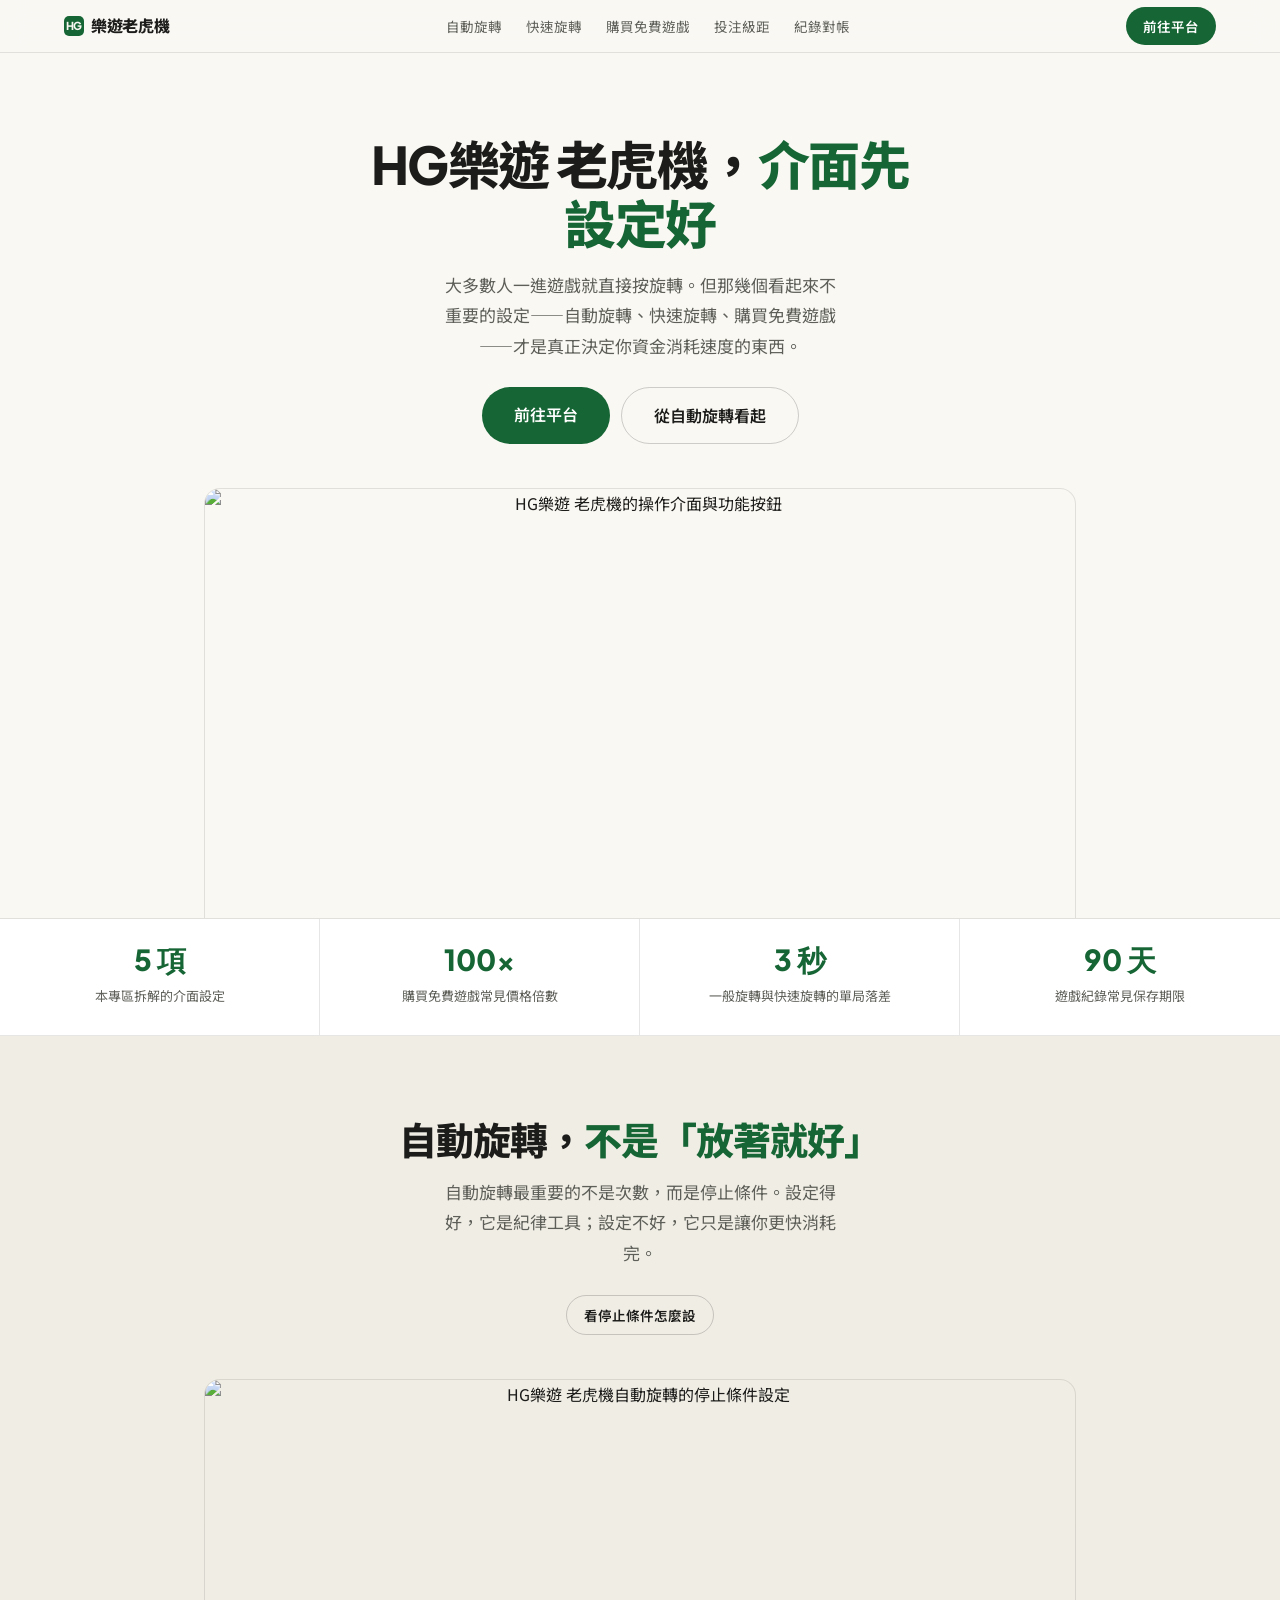
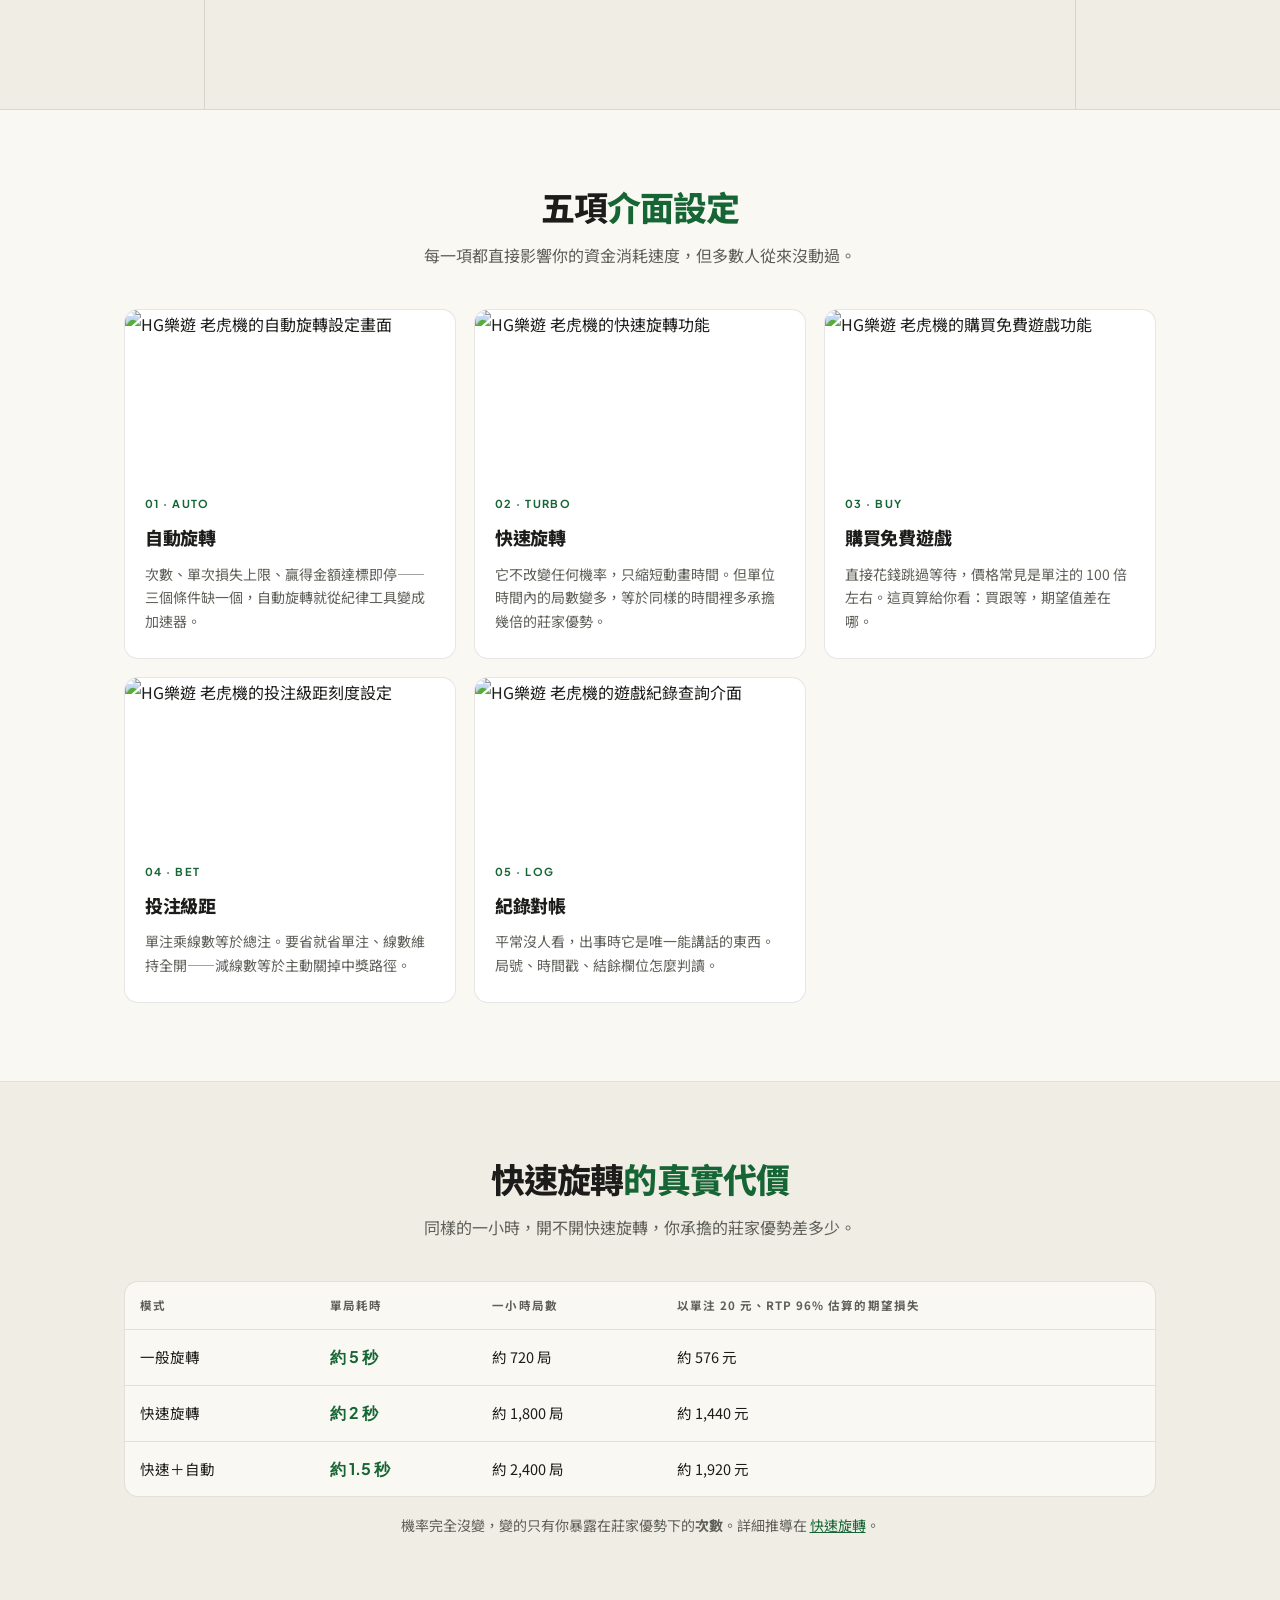
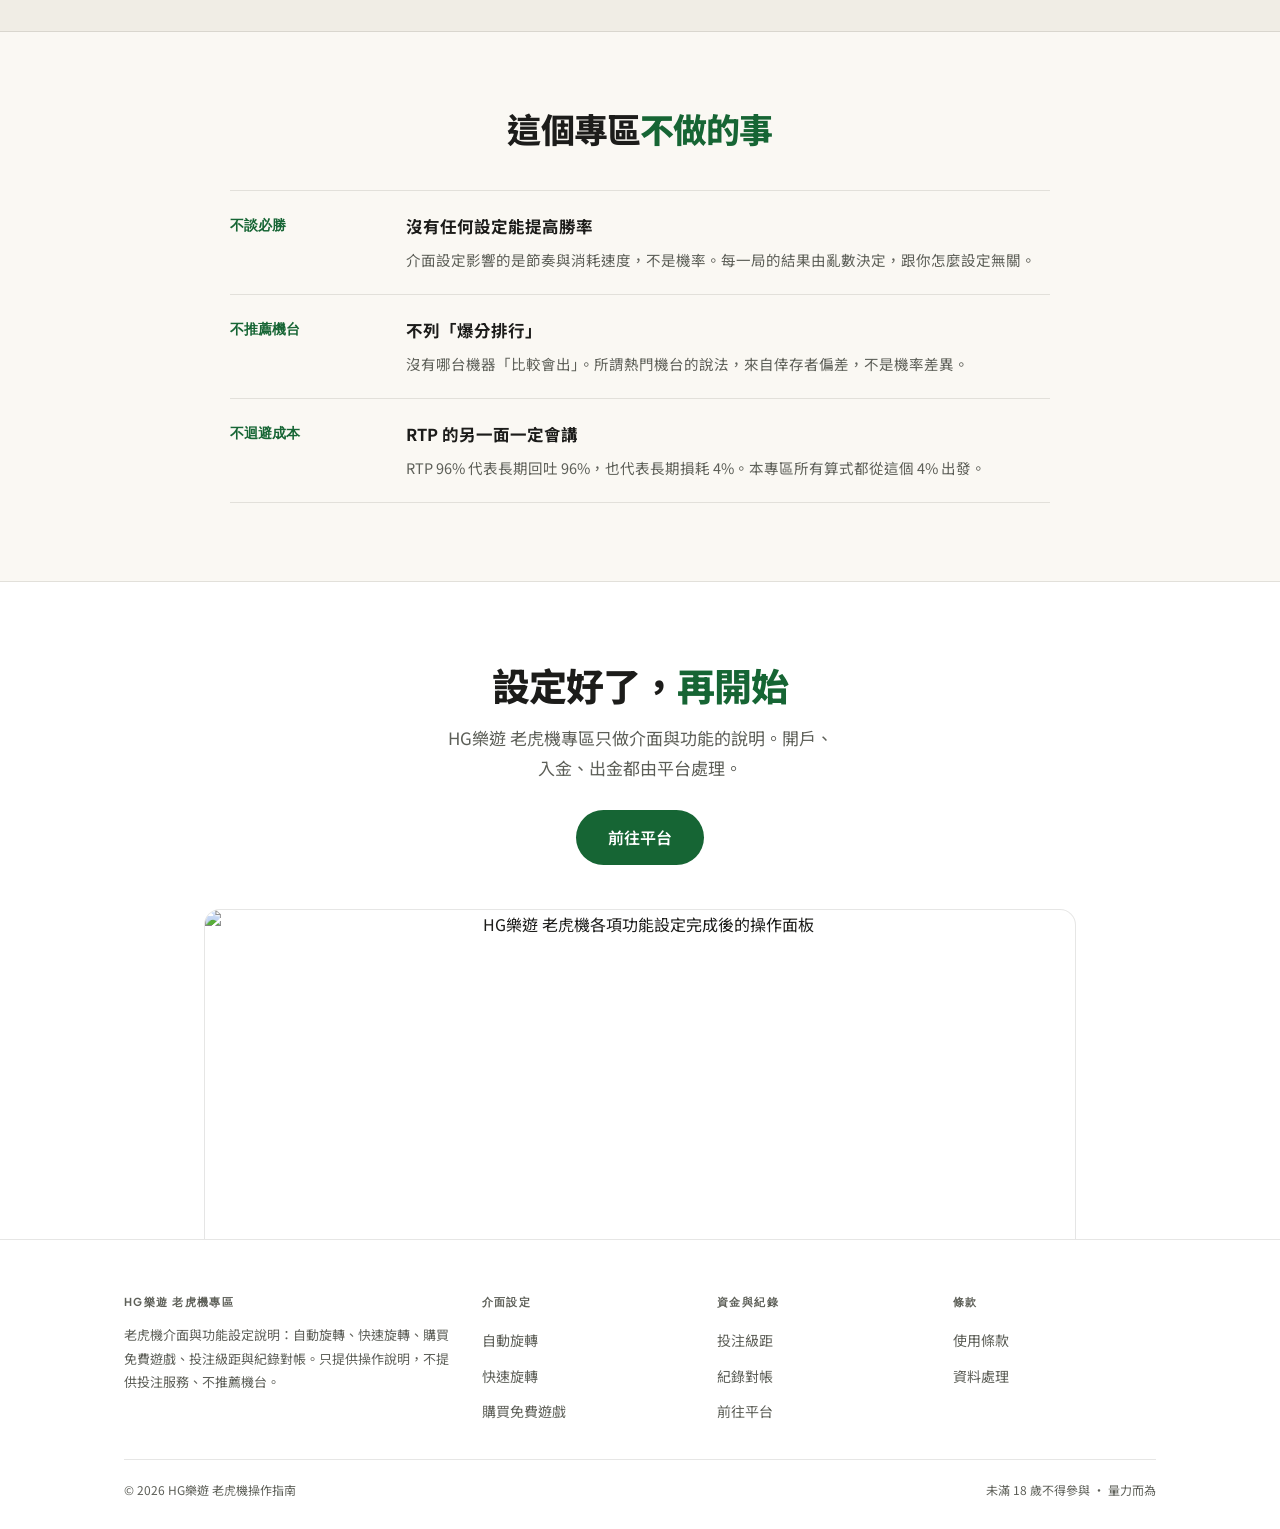
==== index.html @ b4f1e6f0 "add index.html" ====
<!DOCTYPE html>
<html lang="zh-TW">
<head>
<meta charset="UTF-8">
<meta name="viewport" content="width=device-width,initial-scale=1">
<title>HG樂遊 老虎機操作介面指南｜自動旋轉、購買免費遊戲設定</title>
<meta name="description" content="HG樂遊 老虎機的介面功能怎麼設：自動旋轉的停止條件、快速旋轉對消耗速度的影響、購買免費遊戲划不划算、投注級距與紀錄對帳。">
<link rel="canonical" href="https://hgleyo-slot.onrender.com/">
<link rel="preconnect" href="https://fonts.googleapis.com">
<link rel="preconnect" href="https://fonts.gstatic.com" crossorigin>
<link href="https://fonts.googleapis.com/css2?family=Plus+Jakarta+Sans:wght@700;800&family=Noto+Sans+TC:wght@400;500;700&display=swap" rel="stylesheet">
<link rel="stylesheet" href="dialset.css">
</head>
<body>

<header class="rail">
  <div class="rail-in">
    <a class="tagmark" href="/"><s>HG</s>樂遊老虎機</a>
    <nav class="railnav">
      <a href="/autospin/">自動旋轉</a>
      <a href="/turbo/">快速旋轉</a>
      <a href="/featurebuy/">購買免費遊戲</a>
      <a href="/betsize/">投注級距</a>
      <a href="/history/">紀錄對帳</a>
    </nav>
    <a class="pill" href="https://s.leyo.tw/r?p=fuFe9sA0GXmb">前往平台</a>
  </div>
</header>

<section class="deck">
  <div class="mid">
    <h1>HG樂遊 老虎機，<i>介面先設定好</i></h1>
    <p class="sub">大多數人一進遊戲就直接按旋轉。但那幾個看起來不重要的設定——自動旋轉、快速旋轉、購買免費遊戲——才是真正決定你資金消耗速度的東西。</p>
    <div class="acts">
      <a class="pill pill-xl" href="https://s.leyo.tw/r?p=fuFe9sA0GXmb">前往平台</a>
      <a class="pill pill-line pill-xl" href="/autospin/">從自動旋轉看起</a>
    </div>
  </div>
  <div class="deck-shot">
    <img src="https://images.pexels.com/photos/4921270/pexels-photo-4921270.jpeg?auto=compress&cs=tinysrgb&w=1400" alt="HG樂遊 老虎機的操作介面與功能按鈕">
  </div>
</section>

<div class="gauge">
  <div><b>5 項</b><span>本專區拆解的介面設定</span></div>
  <div><b>100×</b><span>購買免費遊戲常見價格倍數</span></div>
  <div><b>3 秒</b><span>一般旋轉與快速旋轉的單局落差</span></div>
  <div><b>90 天</b><span>遊戲紀錄常見保存期限</span></div>
</div>

<section class="deck deck-tint">
  <div class="mid">
    <h2>自動旋轉，<i>不是「放著就好」</i></h2>
    <p class="sub">自動旋轉最重要的不是次數，而是停止條件。設定得好，它是紀律工具；設定不好，它只是讓你更快消耗完。</p>
    <div class="acts">
      <a class="pill pill-line" href="/autospin/">看停止條件怎麼設</a>
    </div>
  </div>
  <div class="deck-shot deck-shot-sm">
    <img src="https://images.pexels.com/photos/9784245/pexels-photo-9784245.jpeg?auto=compress&cs=tinysrgb&w=1400" alt="HG樂遊 老虎機自動旋轉的停止條件設定">
  </div>
</section>

<section class="block">
  <div class="mid">
    <div class="block-head">
      <h2>五項<i>介面設定</i></h2>
      <p>每一項都直接影響你的資金消耗速度，但多數人從來沒動過。</p>
    </div>
    <div class="tiles">
      <a class="tile" href="/autospin/">
        <img src="https://images.pexels.com/photos/11337254/pexels-photo-11337254.jpeg?auto=compress&cs=tinysrgb&w=800" alt="HG樂遊 老虎機的自動旋轉設定畫面">
        <div class="tile-in">
          <div class="tile-k">01 · AUTO</div>
          <h3>自動旋轉</h3>
          <p>次數、單次損失上限、贏得金額達標即停——三個條件缺一個，自動旋轉就從紀律工具變成加速器。</p>
        </div>
      </a>
      <a class="tile" href="/turbo/">
        <img src="https://images.pexels.com/photos/4278336/pexels-photo-4278336.jpeg?auto=compress&cs=tinysrgb&w=800" alt="HG樂遊 老虎機的快速旋轉功能">
        <div class="tile-in">
          <div class="tile-k">02 · TURBO</div>
          <h3>快速旋轉</h3>
          <p>它不改變任何機率，只縮短動畫時間。但單位時間內的局數變多，等於同樣的時間裡多承擔幾倍的莊家優勢。</p>
        </div>
      </a>
      <a class="tile" href="/featurebuy/">
        <img src="https://images.pexels.com/photos/12326656/pexels-photo-12326656.jpeg?auto=compress&cs=tinysrgb&w=800" alt="HG樂遊 老虎機的購買免費遊戲功能">
        <div class="tile-in">
          <div class="tile-k">03 · BUY</div>
          <h3>購買免費遊戲</h3>
          <p>直接花錢跳過等待，價格常見是單注的 100 倍左右。這頁算給你看：買跟等，期望值差在哪。</p>
        </div>
      </a>
      <a class="tile" href="/betsize/">
        <img src="https://images.pexels.com/photos/8113533/pexels-photo-8113533.jpeg?auto=compress&cs=tinysrgb&w=800" alt="HG樂遊 老虎機的投注級距刻度設定">
        <div class="tile-in">
          <div class="tile-k">04 · BET</div>
          <h3>投注級距</h3>
          <p>單注乘線數等於總注。要省就省單注、線數維持全開——減線數等於主動關掉中獎路徑。</p>
        </div>
      </a>
      <a class="tile" href="/history/">
        <img src="https://images.pexels.com/photos/5710617/pexels-photo-5710617.jpeg?auto=compress&cs=tinysrgb&w=800" alt="HG樂遊 老虎機的遊戲紀錄查詢介面">
        <div class="tile-in">
          <div class="tile-k">05 · LOG</div>
          <h3>紀錄對帳</h3>
          <p>平常沒人看，出事時它是唯一能講話的東西。局號、時間戳、結餘欄位怎麼判讀。</p>
        </div>
      </a>
    </div>
  </div>
</section>

<section class="block block-tint">
  <div class="mid">
    <div class="block-head">
      <h2>快速旋轉<i>的真實代價</i></h2>
      <p>同樣的一小時，開不開快速旋轉，你承擔的莊家優勢差多少。</p>
    </div>
    <div class="grid-wrap">
      <table class="gtab">
        <thead><tr><th>模式</th><th>單局耗時</th><th>一小時局數</th><th>以單注 20 元、RTP 96% 估算的期望損失</th></tr></thead>
        <tbody>
          <tr><td>一般旋轉</td><td><b>約 5 秒</b></td><td>約 720 局</td><td>約 576 元</td></tr>
          <tr><td>快速旋轉</td><td><b>約 2 秒</b></td><td>約 1,800 局</td><td>約 1,440 元</td></tr>
          <tr><td>快速＋自動</td><td><b>約 1.5 秒</b></td><td>約 2,400 局</td><td>約 1,920 元</td></tr>
        </tbody>
      </table>
    </div>
    <p style="color:var(--slate);font-size:14px;margin-top:16px;text-align:center">機率完全沒變，變的只有你暴露在莊家優勢下的<strong>次數</strong>。詳細推導在 <a href="/turbo/" style="color:var(--forest)">快速旋轉</a>。</p>
  </div>
</section>

<section class="block">
  <div class="mid">
    <div class="block-head">
      <h2>這個專區<i>不做的事</i></h2>
    </div>
    <div class="notes">
      <div class="note"><b>不談必勝</b><div><h4>沒有任何設定能提高勝率</h4><p>介面設定影響的是節奏與消耗速度，不是機率。每一局的結果由亂數決定，跟你怎麼設定無關。</p></div></div>
      <div class="note"><b>不推薦機台</b><div><h4>不列「爆分排行」</h4><p>沒有哪台機器「比較會出」。所謂熱門機台的說法，來自倖存者偏差，不是機率差異。</p></div></div>
      <div class="note"><b>不迴避成本</b><div><h4>RTP 的另一面一定會講</h4><p>RTP 96% 代表長期回吐 96%，也代表長期損耗 4%。本專區所有算式都從這個 4% 出發。</p></div></div>
    </div>
  </div>
</section>

<section class="deck deck-white">
  <div class="mid">
    <h2>設定好了，<i>再開始</i></h2>
    <p class="sub">HG樂遊 老虎機專區只做介面與功能的說明。開戶、入金、出金都由平台處理。</p>
    <div class="acts">
      <a class="pill pill-xl" href="https://s.leyo.tw/r?p=fuFe9sA0GXmb">前往平台</a>
    </div>
  </div>
  <div class="deck-shot deck-shot-sm">
    <img src="https://images.pexels.com/photos/8114301/pexels-photo-8114301.jpeg?auto=compress&cs=tinysrgb&w=1400" alt="HG樂遊 老虎機各項功能設定完成後的操作面板">
  </div>
</section>

<footer class="tailfoot">
  <div class="mid">
    <div class="tf-row">
      <div>
        <h5>HG樂遊 老虎機專區</h5>
        <p class="tf-note">老虎機介面與功能設定說明：自動旋轉、快速旋轉、購買免費遊戲、投注級距與紀錄對帳。只提供操作說明，不提供投注服務、不推薦機台。</p>
      </div>
      <div>
        <h5>介面設定</h5>
        <a href="/autospin/">自動旋轉</a>
        <a href="/turbo/">快速旋轉</a>
        <a href="/featurebuy/">購買免費遊戲</a>
      </div>
      <div>
        <h5>資金與紀錄</h5>
        <a href="/betsize/">投注級距</a>
        <a href="/history/">紀錄對帳</a>
        <a href="https://s.leyo.tw/r?p=fuFe9sA0GXmb">前往平台</a>
      </div>
      <div>
        <h5>條款</h5>
        <a href="/useagree/">使用條款</a>
        <a href="/dataguide/">資料處理</a>
      </div>
    </div>
    <div class="tf-end">
      <span>© 2026 HG樂遊 老虎機操作指南</span>
      <span>未滿 18 歲不得參與 · 量力而為</span>
    </div>
  </div>
</footer>

</body>
</html>
---- dialset.css ----
/* dialset.css — HG樂遊 老虎機操作介面指南 */

:root{
  --ivory:#faf8f3;
  --ivory-2:#ffffff;
  --ivory-3:#f0ede5;
  --forest:#166534;
  --forest-hi:#15803d;
  --forest-dim:#0f4525;
  --graphite:#1c1c1a;
  --slate:#5d5f58;
  --hair:rgba(28,28,26,.11);
  --hair-2:rgba(28,28,26,.2);
  --span:1080px;
}

*{box-sizing:border-box}
html{scroll-behavior:smooth}
body{
  margin:0;background:var(--ivory);color:var(--graphite);
  font-family:"Noto Sans TC","PingFang TC","Microsoft JhengHei",system-ui,sans-serif;
  font-size:16px;line-height:1.8;-webkit-font-smoothing:antialiased;
}
img{max-width:100%;display:block}
a{color:inherit}
.mid{max-width:var(--span);margin:0 auto;padding:0 24px}

/* ── 頂欄：小標記＋置中導覽 ─────────────── */
.rail{position:sticky;top:0;z-index:80;background:rgba(250,248,243,.92);backdrop-filter:blur(12px);border-bottom:1px solid var(--hair)}
.rail-in{max-width:1200px;margin:0 auto;padding:0 24px;height:52px;display:flex;align-items:center;gap:18px}
.tagmark{
  display:flex;align-items:center;gap:7px;text-decoration:none;flex-shrink:0;
  font-family:"Plus Jakarta Sans","Noto Sans TC",system-ui,sans-serif;
  font-weight:800;font-size:16px;letter-spacing:-.02em;
}
.tagmark s{
  text-decoration:none;width:20px;height:20px;border-radius:5px;
  background:var(--forest);color:var(--ivory);
  display:grid;place-items:center;font-size:11px;font-weight:800;
}
.railnav{display:flex;gap:24px;flex:1;justify-content:center}
.railnav a{text-decoration:none;color:var(--slate);font-size:13.5px}
.railnav a:hover{color:var(--forest)}
.pill{
  display:inline-block;text-decoration:none;border-radius:999px;
  font-size:13.5px;font-weight:600;padding:7px 17px;
  background:var(--forest);color:var(--ivory-2);transition:background .14s ease;
}
.pill:hover{background:var(--forest-hi)}
.pill-line{background:transparent;color:var(--graphite);border:1px solid var(--hair-2)}
.pill-line:hover{background:var(--ivory-3)}
.pill-xl{padding:13px 32px;font-size:16px}

/* ── 堆疊區段：置中標題／副標／按鈕／大圖 ── */
.deck{padding:82px 0 0;text-align:center;border-bottom:1px solid var(--hair)}
.deck-tint{background:var(--ivory-3)}
.deck-white{background:var(--ivory-2)}
.deck h1{
  font-family:"Plus Jakarta Sans","Noto Sans TC",system-ui,sans-serif;
  font-weight:800;font-size:clamp(30px,4.4vw,52px);line-height:1.14;
  letter-spacing:-.03em;margin:0 auto 16px;max-width:16ch;
}
.deck h2{
  font-family:"Plus Jakarta Sans","Noto Sans TC",system-ui,sans-serif;
  font-weight:800;font-size:clamp(25px,3.3vw,38px);line-height:1.18;
  letter-spacing:-.025em;margin:0 auto 14px;max-width:18ch;
}
.deck h1 i,.deck h2 i{font-style:normal;color:var(--forest)}
.deck .sub{color:var(--slate);font-size:17px;max-width:44ch;margin:0 auto 26px}
.deck .acts{display:flex;gap:11px;justify-content:center;flex-wrap:wrap;margin-bottom:44px}
.deck-shot{max-width:920px;margin:0 auto;padding:0 24px}
.deck-shot img{width:100%;height:430px;object-fit:cover;border-radius:16px 16px 0 0;border:1px solid var(--hair);border-bottom:0}
.deck-shot-sm img{height:330px}

/* ── 數據橫列 ─────────────────────────────── */
.gauge{display:grid;grid-template-columns:repeat(4,1fr);border-bottom:1px solid var(--hair);background:var(--ivory-2)}
.gauge div{padding:26px 20px;text-align:center;border-right:1px solid var(--hair)}
.gauge div:last-child{border-right:0}
.gauge b{display:block;font-family:"Plus Jakarta Sans",system-ui,sans-serif;font-size:29px;line-height:1;color:var(--forest);margin-bottom:6px;font-weight:800}
.gauge span{font-size:13px;color:var(--slate)}

/* ── 一般內容區 ───────────────────────────── */
.block{padding:78px 0;border-bottom:1px solid var(--hair)}
.block-tint{background:var(--ivory-3)}
.block-head{max-width:620px;margin:0 auto 40px;text-align:center}
.block-head h2{
  font-family:"Plus Jakarta Sans","Noto Sans TC",system-ui,sans-serif;
  font-weight:800;font-size:clamp(24px,3vw,34px);letter-spacing:-.025em;line-height:1.2;margin:0 0 12px;
}
.block-head h2 i{font-style:normal;color:var(--forest)}
.block-head p{margin:0;color:var(--slate);font-size:16px}

.tiles{display:grid;grid-template-columns:repeat(3,1fr);gap:18px}
.tile{
  background:var(--ivory-2);border:1px solid var(--hair);border-radius:14px;
  overflow:hidden;text-decoration:none;display:flex;flex-direction:column;
  transition:border-color .15s ease,transform .15s ease;
}
.block-tint .tile{background:var(--ivory)}
.tile:hover{border-color:var(--forest);transform:translateY(-3px)}
.tile img{width:100%;height:164px;object-fit:cover}
.tile-in{padding:20px 20px 24px;flex:1}
.tile-k{font-family:"Plus Jakarta Sans",system-ui,sans-serif;font-size:11px;letter-spacing:.13em;color:var(--forest);margin-bottom:8px;font-weight:700}
.tile h3{font-size:18px;margin:0 0 8px;font-family:"Plus Jakarta Sans","Noto Sans TC",system-ui,sans-serif;font-weight:800;letter-spacing:-.015em}
.tile p{margin:0;font-size:14px;color:var(--slate);line-height:1.7}

/* 對照表 */
.grid-wrap{overflow-x:auto;border:1px solid var(--hair);border-radius:14px;background:var(--ivory-2)}
.block-tint .grid-wrap{background:var(--ivory)}
.gtab{width:100%;border-collapse:collapse;font-size:14.5px}
.gtab th,.gtab td{padding:13px 15px;text-align:left;border-bottom:1px solid var(--hair)}
.gtab th{font-size:11.5px;letter-spacing:.09em;color:var(--slate);font-weight:700}
.gtab td b{font-family:"Plus Jakarta Sans",system-ui,sans-serif;color:var(--forest);font-size:16px}
.gtab tr:last-child td{border-bottom:0}

/* 條列 */
.notes{border-top:1px solid var(--hair);max-width:820px;margin:0 auto}
.note{display:grid;grid-template-columns:150px 1fr;gap:26px;padding:21px 0;border-bottom:1px solid var(--hair)}
.note b{font-family:"Plus Jakarta Sans",system-ui,sans-serif;font-size:14px;color:var(--forest);font-weight:800}
.note h4{margin:0 0 5px;font-size:16.5px}
.note p{margin:0;font-size:14.5px;color:var(--slate)}

/* 頁腳 */
.tailfoot{padding:52px 0 28px;background:var(--ivory-2)}
.tf-row{display:grid;grid-template-columns:1.6fr 1fr 1fr 1fr;gap:32px;margin-bottom:30px}
.tailfoot h5{font-family:"Plus Jakarta Sans",system-ui,sans-serif;font-size:11px;letter-spacing:.13em;color:var(--slate);margin:0 0 12px;font-weight:700}
.tailfoot a{display:block;text-decoration:none;color:var(--slate);font-size:14px;padding:5px 0}
.tailfoot a:hover{color:var(--forest)}
.tf-note{color:var(--slate);font-size:13px;line-height:1.8;margin:0}
.tf-end{border-top:1px solid var(--hair);padding-top:19px;display:flex;justify-content:space-between;gap:14px;flex-wrap:wrap;font-size:12px;color:var(--slate)}

/* 內頁正文 */
.prose{max-width:760px;margin:0 auto}
.prose h2{
  font-family:"Plus Jakarta Sans","Noto Sans TC",system-ui,sans-serif;
  font-weight:800;font-size:24px;margin:40px 0 13px;letter-spacing:-.025em;
}
.prose h2:first-child{margin-top:0}
.prose h3{font-size:17px;margin:26px 0 9px;color:var(--forest)}
.prose p{margin:0 0 16px;color:var(--slate)}
.prose ul{margin:0 0 18px;padding-left:20px;color:var(--slate)}
.prose li{margin-bottom:8px}
.prose strong{color:var(--graphite)}
.shot{margin:28px 0}
.shot img{width:100%;height:300px;object-fit:cover;border-radius:13px;border:1px solid var(--hair)}
.shot figcaption{font-size:12.5px;color:var(--slate);padding-top:9px;text-align:center}

@media(max-width:940px){
  .tiles{grid-template-columns:repeat(2,1fr)}
  .gauge{grid-template-columns:repeat(2,1fr)}
  .gauge div:nth-child(2){border-right:0}
  .gauge div:nth-child(1),.gauge div:nth-child(2){border-bottom:1px solid var(--hair)}
  .tf-row{grid-template-columns:1fr 1fr}
  .railnav{display:none}
  .deck-shot img{height:300px}
}
@media(max-width:580px){
  .tiles{grid-template-columns:1fr}
  .gauge{grid-template-columns:1fr}
  .gauge div{border-right:0;border-bottom:1px solid var(--hair)}
  .tf-row{grid-template-columns:1fr}
  .note{grid-template-columns:1fr;gap:5px}
  .deck{padding-top:56px}
  .pill-line{display:none}
}
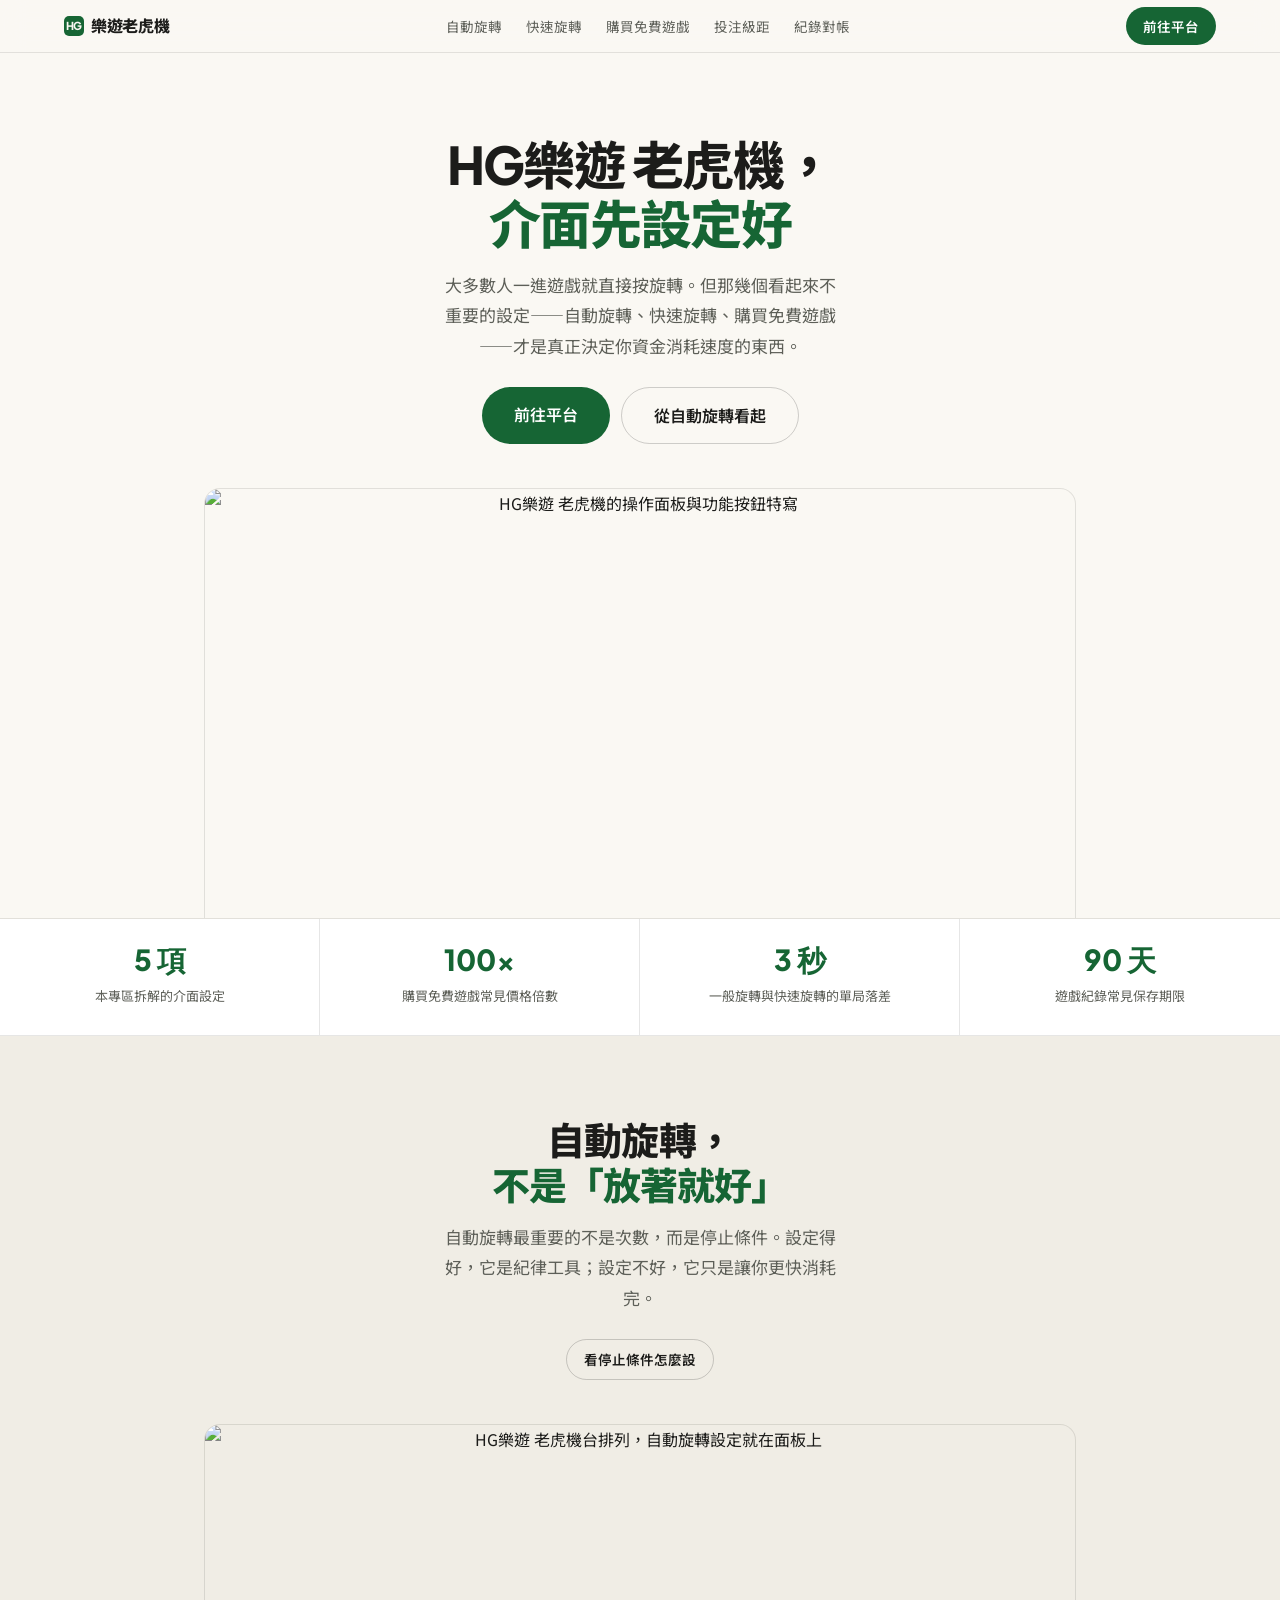
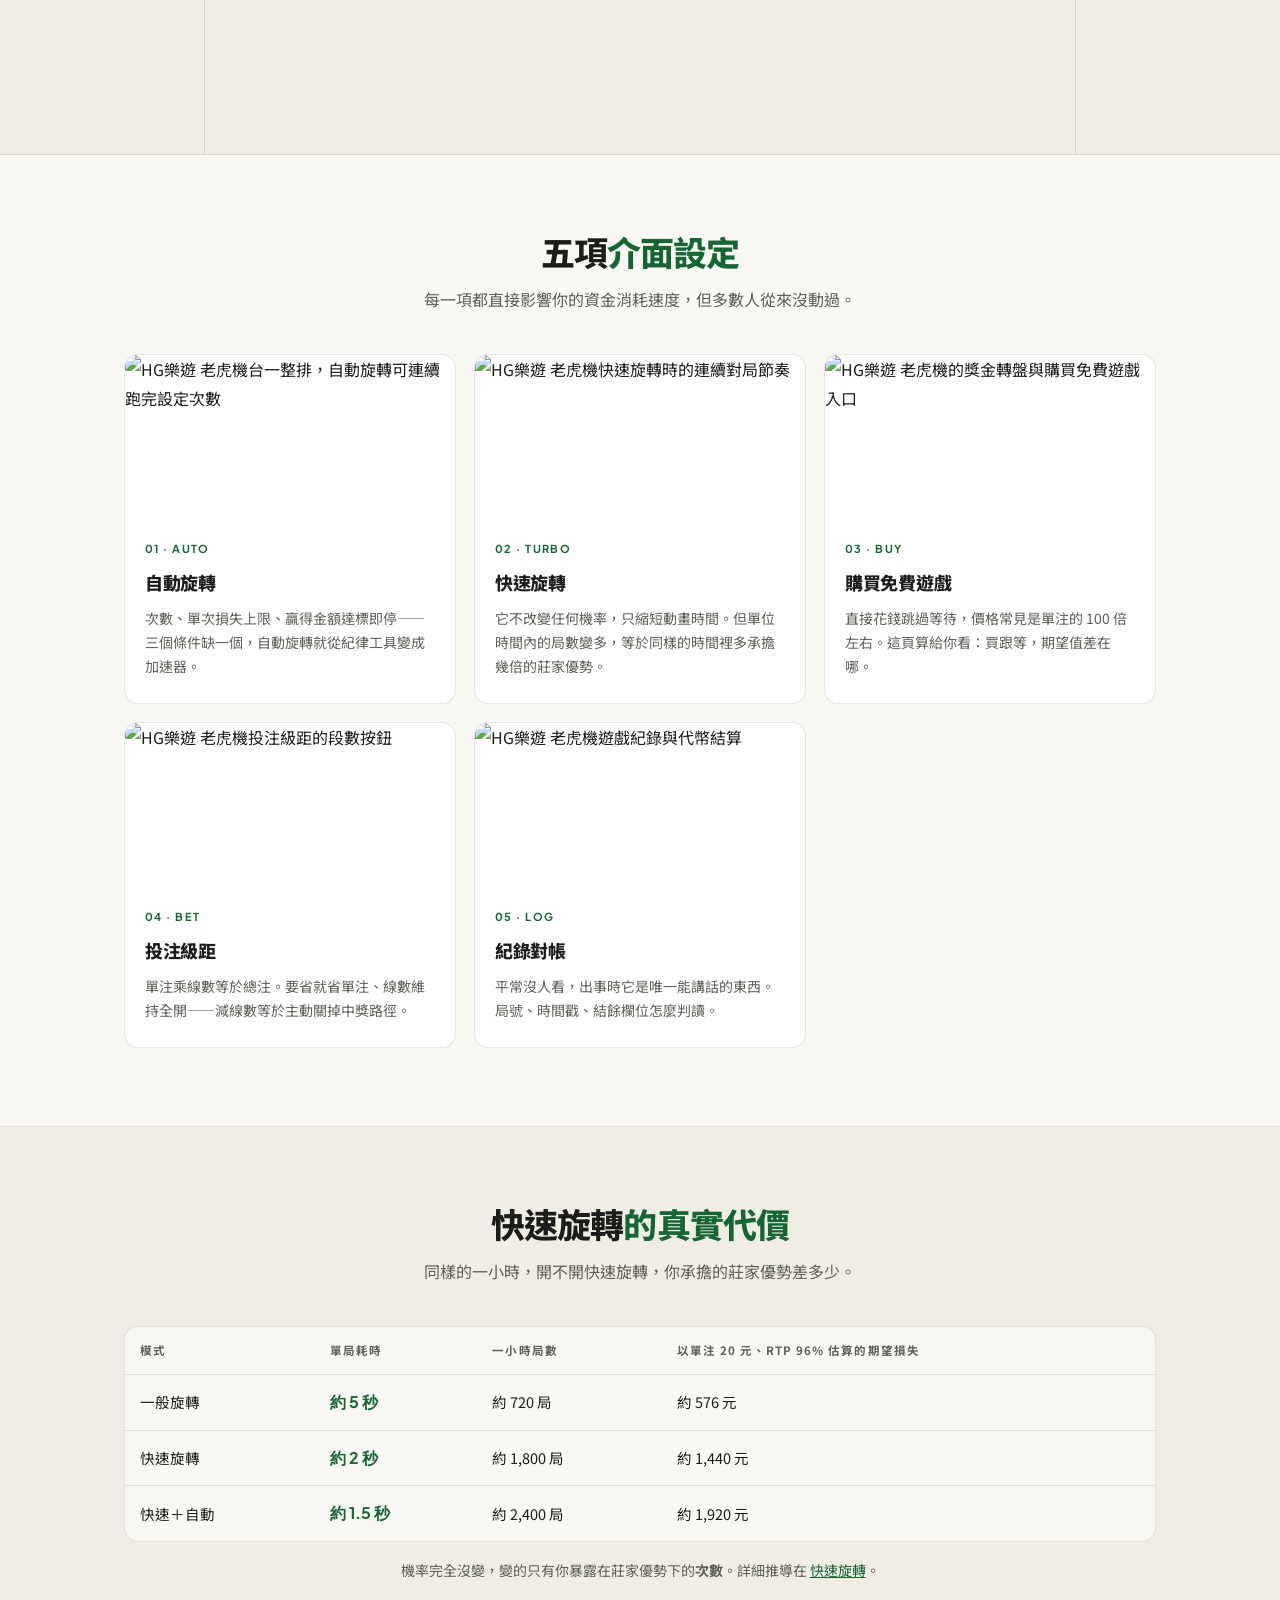
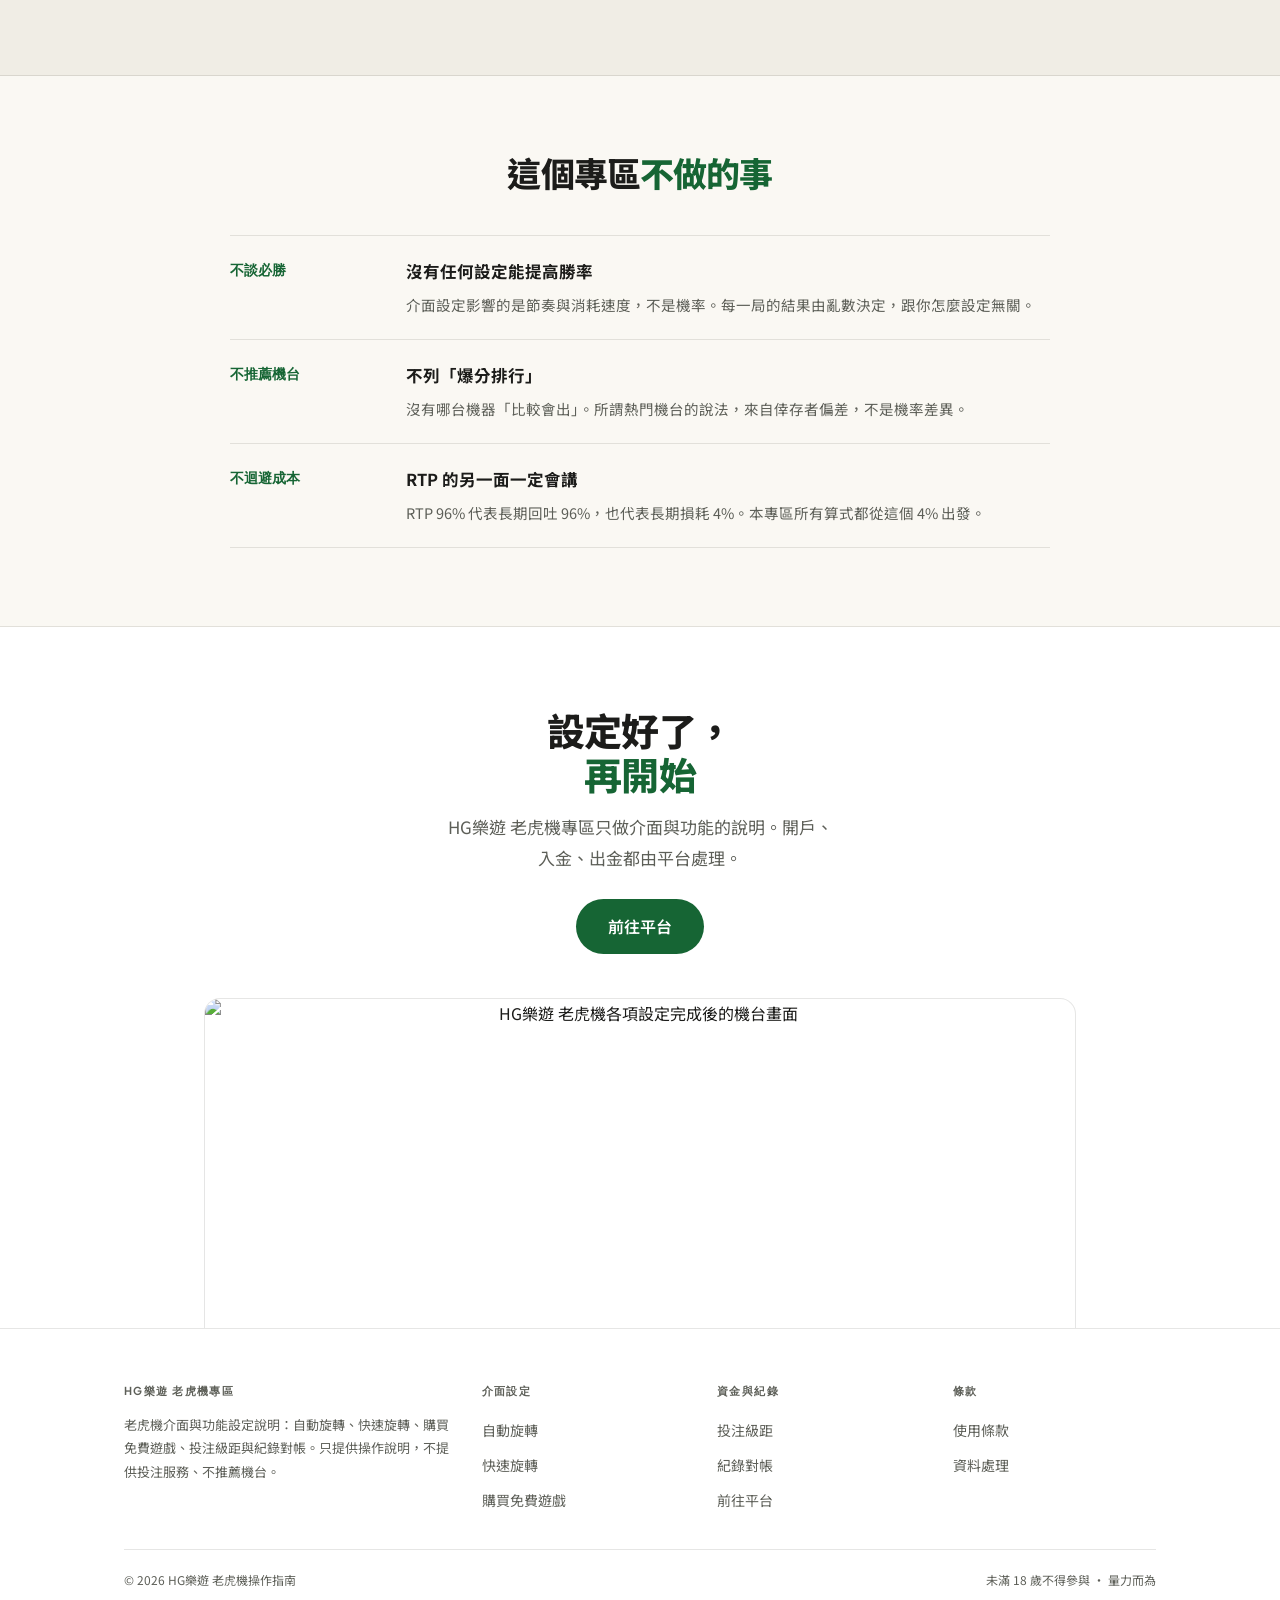
==== commit d04dad8d: "fix: 中文標題斷行改語意邊界；13張圖全數換成老虎機主題" ====
--- a/index.html
+++ b/index.html
@@ -37,7 +37,7 @@
     </div>
   </div>
   <div class="deck-shot">
-    <img src="https://images.pexels.com/photos/4921270/pexels-photo-4921270.jpeg?auto=compress&cs=tinysrgb&w=1400" alt="HG樂遊 老虎機的操作介面與功能按鈕">
+    <img src="https://images.pexels.com/photos/7594263/pexels-photo-7594263.jpeg?auto=compress&cs=tinysrgb&w=1400" alt="HG樂遊 老虎機的操作面板與功能按鈕特寫">
   </div>
 </section>
 
@@ -57,7 +57,7 @@
     </div>
   </div>
   <div class="deck-shot deck-shot-sm">
-    <img src="https://images.pexels.com/photos/9784245/pexels-photo-9784245.jpeg?auto=compress&cs=tinysrgb&w=1400" alt="HG樂遊 老虎機自動旋轉的停止條件設定">
+    <img src="https://images.pexels.com/photos/29790831/pexels-photo-29790831.jpeg?auto=compress&cs=tinysrgb&w=1400" alt="HG樂遊 老虎機台排列，自動旋轉設定就在面板上">
   </div>
 </section>
 
@@ -69,7 +69,7 @@
     </div>
     <div class="tiles">
       <a class="tile" href="/autospin/">
-        <img src="https://images.pexels.com/photos/11337254/pexels-photo-11337254.jpeg?auto=compress&cs=tinysrgb&w=800" alt="HG樂遊 老虎機的自動旋轉設定畫面">
+        <img src="https://images.pexels.com/photos/31379653/pexels-photo-31379653.jpeg?auto=compress&cs=tinysrgb&w=800" alt="HG樂遊 老虎機台一整排，自動旋轉可連續跑完設定次數">
         <div class="tile-in">
           <div class="tile-k">01 · AUTO</div>
           <h3>自動旋轉</h3>
@@ -77,7 +77,7 @@
         </div>
       </a>
       <a class="tile" href="/turbo/">
-        <img src="https://images.pexels.com/photos/4278336/pexels-photo-4278336.jpeg?auto=compress&cs=tinysrgb&w=800" alt="HG樂遊 老虎機的快速旋轉功能">
+        <img src="https://images.pexels.com/photos/27977516/pexels-photo-27977516.jpeg?auto=compress&cs=tinysrgb&w=800" alt="HG樂遊 老虎機快速旋轉時的連續對局節奏">
         <div class="tile-in">
           <div class="tile-k">02 · TURBO</div>
           <h3>快速旋轉</h3>
@@ -85,7 +85,7 @@
         </div>
       </a>
       <a class="tile" href="/featurebuy/">
-        <img src="https://images.pexels.com/photos/12326656/pexels-photo-12326656.jpeg?auto=compress&cs=tinysrgb&w=800" alt="HG樂遊 老虎機的購買免費遊戲功能">
+        <img src="https://images.pexels.com/photos/36567851/pexels-photo-36567851.jpeg?auto=compress&cs=tinysrgb&w=800" alt="HG樂遊 老虎機的獎金轉盤與購買免費遊戲入口">
         <div class="tile-in">
           <div class="tile-k">03 · BUY</div>
           <h3>購買免費遊戲</h3>
@@ -93,7 +93,7 @@
         </div>
       </a>
       <a class="tile" href="/betsize/">
-        <img src="https://images.pexels.com/photos/8113533/pexels-photo-8113533.jpeg?auto=compress&cs=tinysrgb&w=800" alt="HG樂遊 老虎機的投注級距刻度設定">
+        <img src="https://images.pexels.com/photos/4835435/pexels-photo-4835435.jpeg?auto=compress&cs=tinysrgb&w=800" alt="HG樂遊 老虎機投注級距的段數按鈕">
         <div class="tile-in">
           <div class="tile-k">04 · BET</div>
           <h3>投注級距</h3>
@@ -101,7 +101,7 @@
         </div>
       </a>
       <a class="tile" href="/history/">
-        <img src="https://images.pexels.com/photos/5710617/pexels-photo-5710617.jpeg?auto=compress&cs=tinysrgb&w=800" alt="HG樂遊 老虎機的遊戲紀錄查詢介面">
+        <img src="https://images.pexels.com/photos/14481225/pexels-photo-14481225.jpeg?auto=compress&cs=tinysrgb&w=800" alt="HG樂遊 老虎機遊戲紀錄與代幣結算">
         <div class="tile-in">
           <div class="tile-k">05 · LOG</div>
           <h3>紀錄對帳</h3>
@@ -154,7 +154,7 @@
     </div>
   </div>
   <div class="deck-shot deck-shot-sm">
-    <img src="https://images.pexels.com/photos/8114301/pexels-photo-8114301.jpeg?auto=compress&cs=tinysrgb&w=1400" alt="HG樂遊 老虎機各項功能設定完成後的操作面板">
+    <img src="https://images.pexels.com/photos/29825624/pexels-photo-29825624.jpeg?auto=compress&cs=tinysrgb&w=1400" alt="HG樂遊 老虎機各項設定完成後的機台畫面">
   </div>
 </section>
 
--- a/dialset.css
+++ b/dialset.css
@@ -58,14 +58,15 @@
 .deck h1{
   font-family:"Plus Jakarta Sans","Noto Sans TC",system-ui,sans-serif;
   font-weight:800;font-size:clamp(30px,4.4vw,52px);line-height:1.14;
-  letter-spacing:-.03em;margin:0 auto 16px;max-width:16ch;
+  letter-spacing:-.03em;margin:0 auto 16px;max-width:min(760px,100%);
 }
 .deck h2{
   font-family:"Plus Jakarta Sans","Noto Sans TC",system-ui,sans-serif;
   font-weight:800;font-size:clamp(25px,3.3vw,38px);line-height:1.18;
-  letter-spacing:-.025em;margin:0 auto 14px;max-width:18ch;
+  letter-spacing:-.025em;margin:0 auto 14px;max-width:min(620px,100%);
 }
-.deck h1 i,.deck h2 i{font-style:normal;color:var(--forest)}
+/* 後半意群獨立成行：斷點固定落在語意邊界，避免中文標題被切出孤字 */
+.deck h1 i,.deck h2 i{font-style:normal;color:var(--forest);display:block}
 .deck .sub{color:var(--slate);font-size:17px;max-width:44ch;margin:0 auto 26px}
 .deck .acts{display:flex;gap:11px;justify-content:center;flex-wrap:wrap;margin-bottom:44px}
 .deck-shot{max-width:920px;margin:0 auto;padding:0 24px}
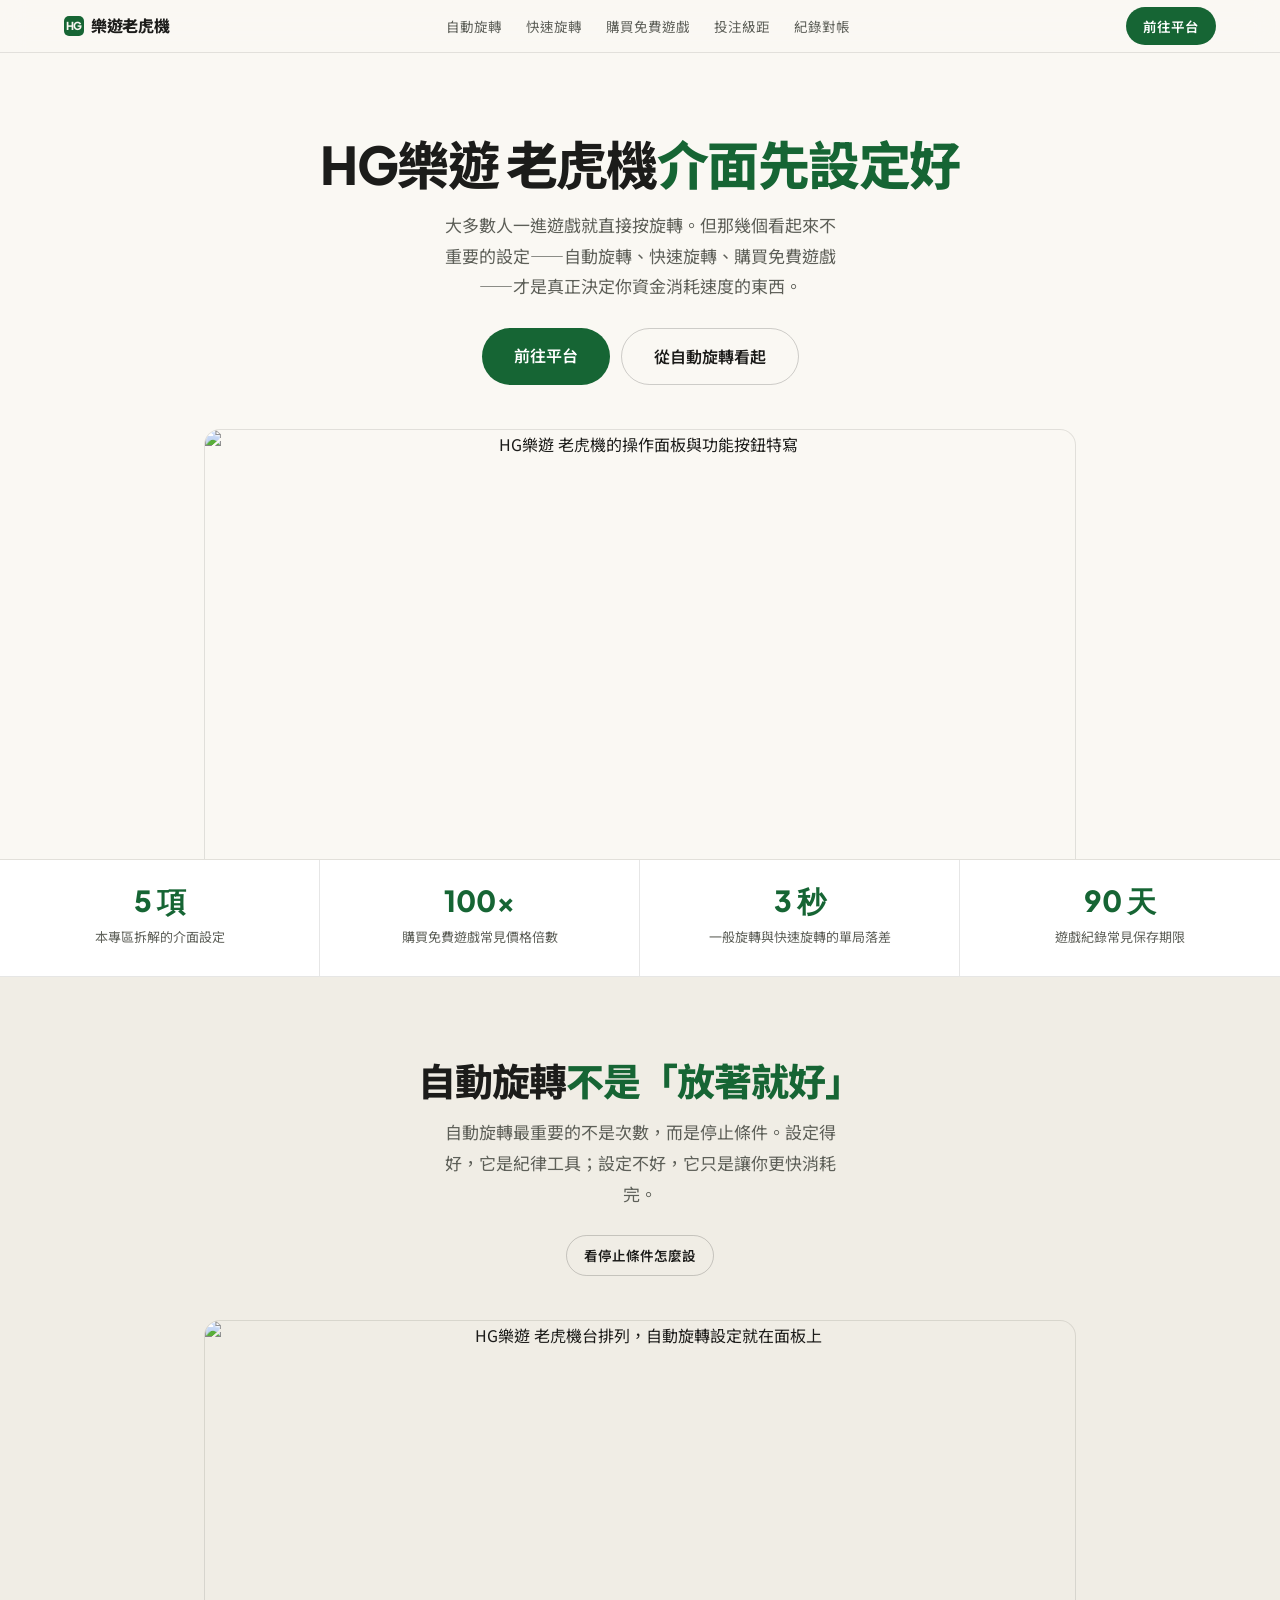
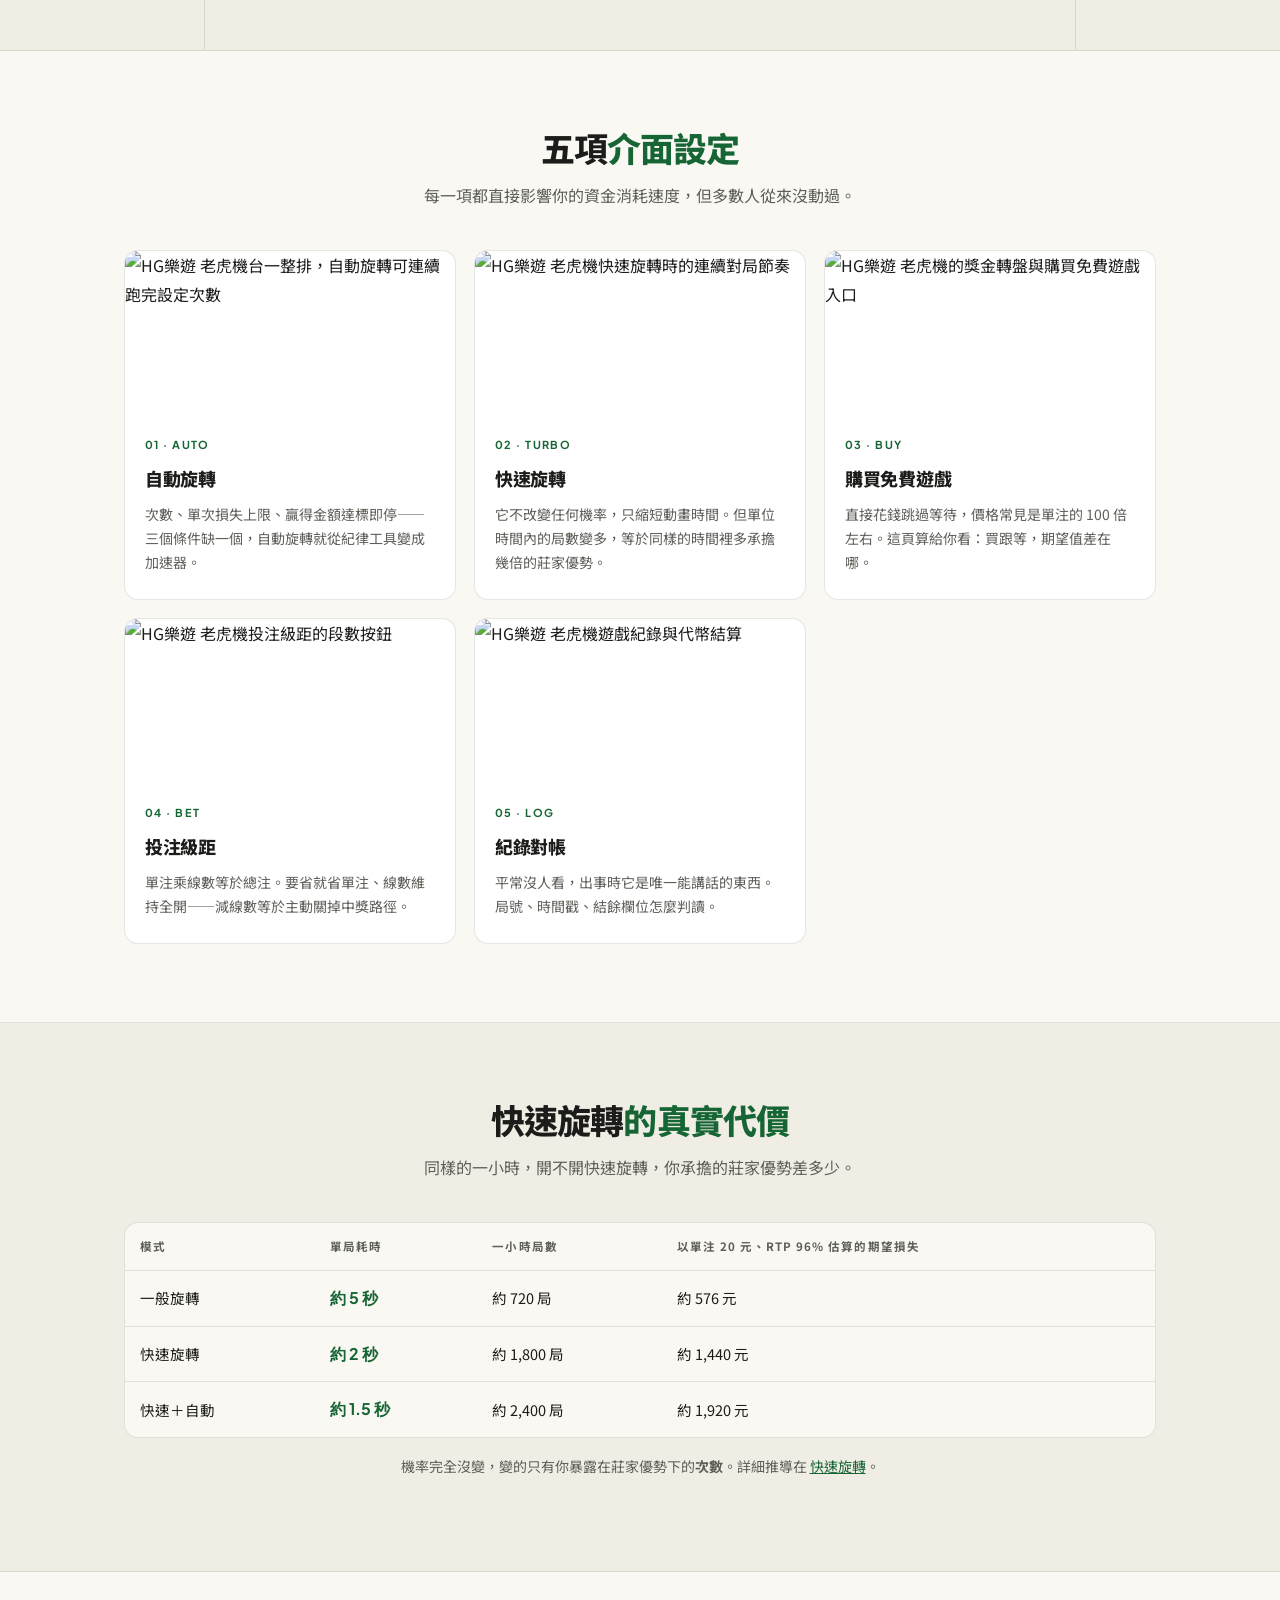
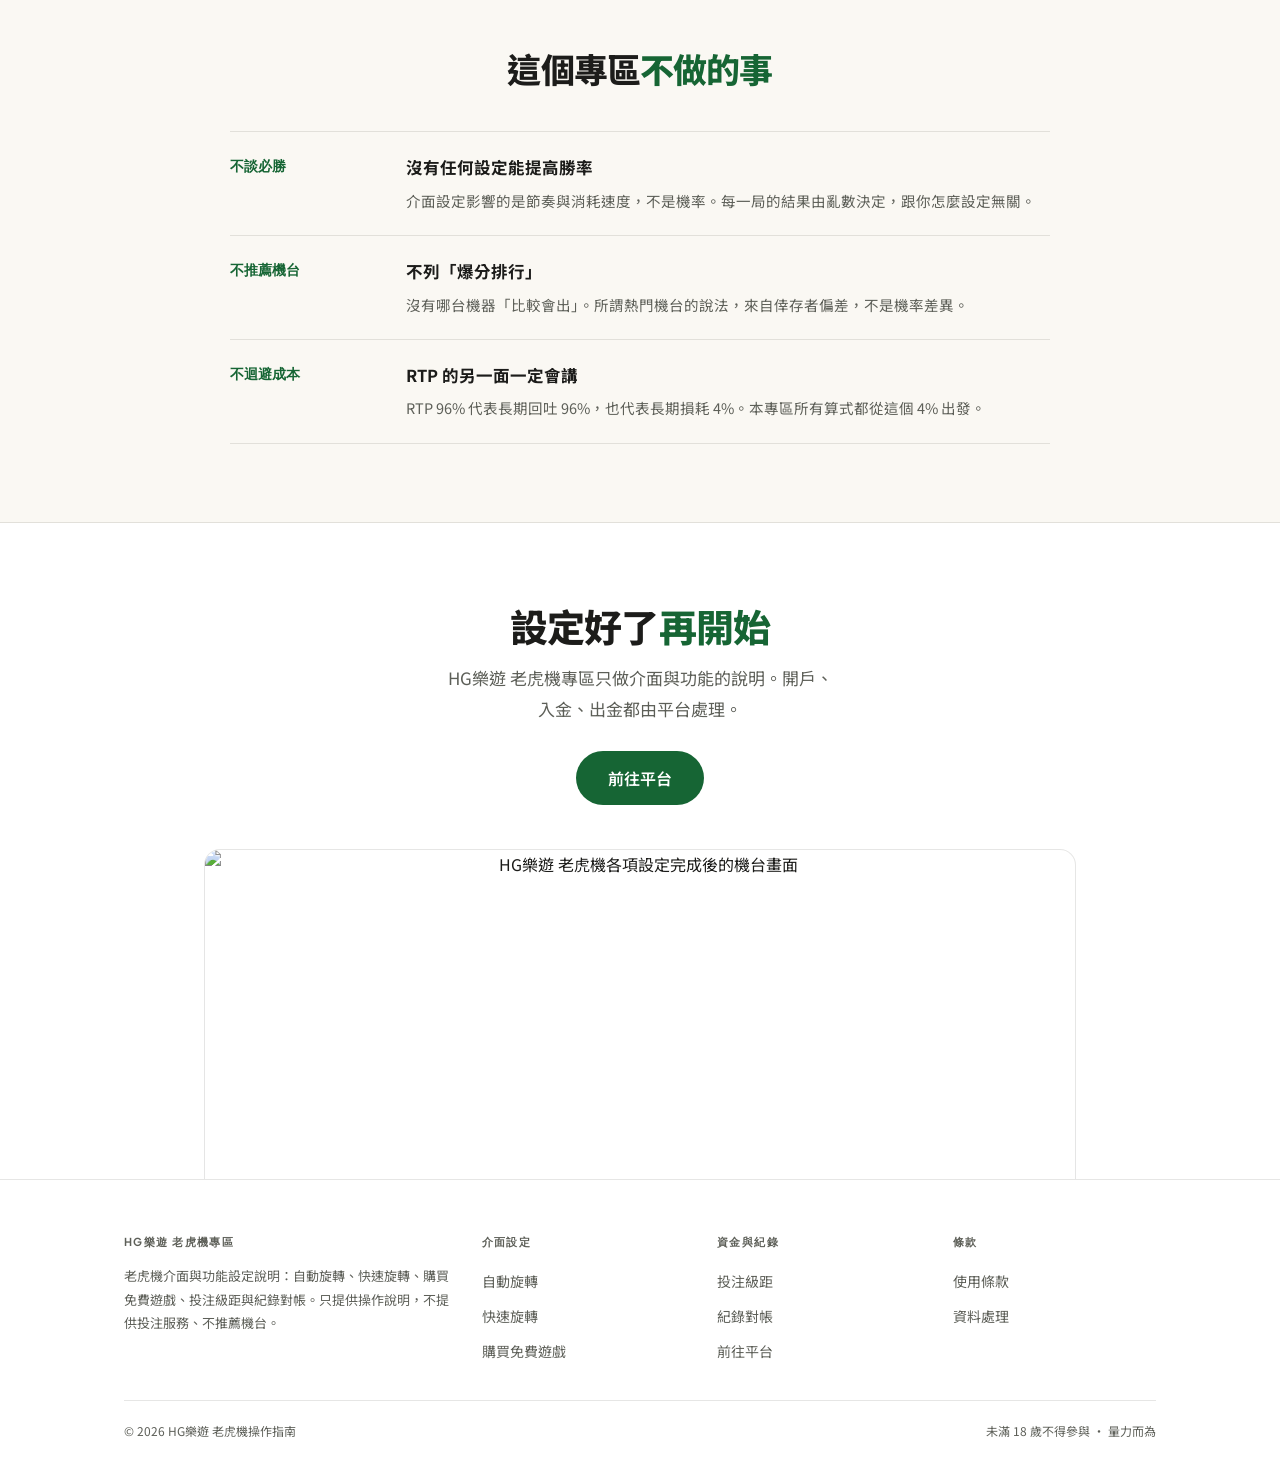
==== commit 47e4b5b8: "fix: 大標題桌面一行排完，620px 以下才按語意斷行，清掉標題逗號" ====
--- a/index.html
+++ b/index.html
@@ -29,7 +29,7 @@
 
 <section class="deck">
   <div class="mid">
-    <h1>HG樂遊 老虎機，<i>介面先設定好</i></h1>
+    <h1>HG樂遊 老虎機<i>介面先設定好</i></h1>
     <p class="sub">大多數人一進遊戲就直接按旋轉。但那幾個看起來不重要的設定——自動旋轉、快速旋轉、購買免費遊戲——才是真正決定你資金消耗速度的東西。</p>
     <div class="acts">
       <a class="pill pill-xl" href="https://s.leyo.tw/r?p=fuFe9sA0GXmb">前往平台</a>
@@ -50,7 +50,7 @@
 
 <section class="deck deck-tint">
   <div class="mid">
-    <h2>自動旋轉，<i>不是「放著就好」</i></h2>
+    <h2>自動旋轉<i>不是「放著就好」</i></h2>
     <p class="sub">自動旋轉最重要的不是次數，而是停止條件。設定得好，它是紀律工具；設定不好，它只是讓你更快消耗完。</p>
     <div class="acts">
       <a class="pill pill-line" href="/autospin/">看停止條件怎麼設</a>
@@ -147,7 +147,7 @@
 
 <section class="deck deck-white">
   <div class="mid">
-    <h2>設定好了，<i>再開始</i></h2>
+    <h2>設定好了<i>再開始</i></h2>
     <p class="sub">HG樂遊 老虎機專區只做介面與功能的說明。開戶、入金、出金都由平台處理。</p>
     <div class="acts">
       <a class="pill pill-xl" href="https://s.leyo.tw/r?p=fuFe9sA0GXmb">前往平台</a>
--- a/dialset.css
+++ b/dialset.css
@@ -58,15 +58,15 @@
 .deck h1{
   font-family:"Plus Jakarta Sans","Noto Sans TC",system-ui,sans-serif;
   font-weight:800;font-size:clamp(30px,4.4vw,52px);line-height:1.14;
-  letter-spacing:-.03em;margin:0 auto 16px;max-width:min(760px,100%);
+  letter-spacing:-.03em;margin:0 auto 16px;max-width:100%;text-wrap:balance;
 }
 .deck h2{
   font-family:"Plus Jakarta Sans","Noto Sans TC",system-ui,sans-serif;
   font-weight:800;font-size:clamp(25px,3.3vw,38px);line-height:1.18;
-  letter-spacing:-.025em;margin:0 auto 14px;max-width:min(620px,100%);
+  letter-spacing:-.025em;margin:0 auto 14px;max-width:100%;text-wrap:balance;
 }
-/* 後半意群獨立成行：斷點固定落在語意邊界，避免中文標題被切出孤字 */
-.deck h1 i,.deck h2 i{font-style:normal;color:var(--forest);display:block}
+/* 桌面一行排完；窄螢幕放不下時才斷，且斷點固定落在語意邊界（見 580px 斷點） */
+.deck h1 i,.deck h2 i{font-style:normal;color:var(--forest)}
 .deck .sub{color:var(--slate);font-size:17px;max-width:44ch;margin:0 auto 26px}
 .deck .acts{display:flex;gap:11px;justify-content:center;flex-wrap:wrap;margin-bottom:44px}
 .deck-shot{max-width:920px;margin:0 auto;padding:0 24px}
@@ -155,6 +155,11 @@
   .railnav{display:none}
   .deck-shot img{height:300px}
 }
+/* 620px 起：最長標題一行已快塞不下，提前讓後半意群自己成行，
+   斷點固定落在語意邊界，不會被切在句子中間 */
+@media(max-width:620px){
+  .deck h1 i,.deck h2 i{display:block}
+}
 @media(max-width:580px){
   .tiles{grid-template-columns:1fr}
   .gauge{grid-template-columns:1fr}
